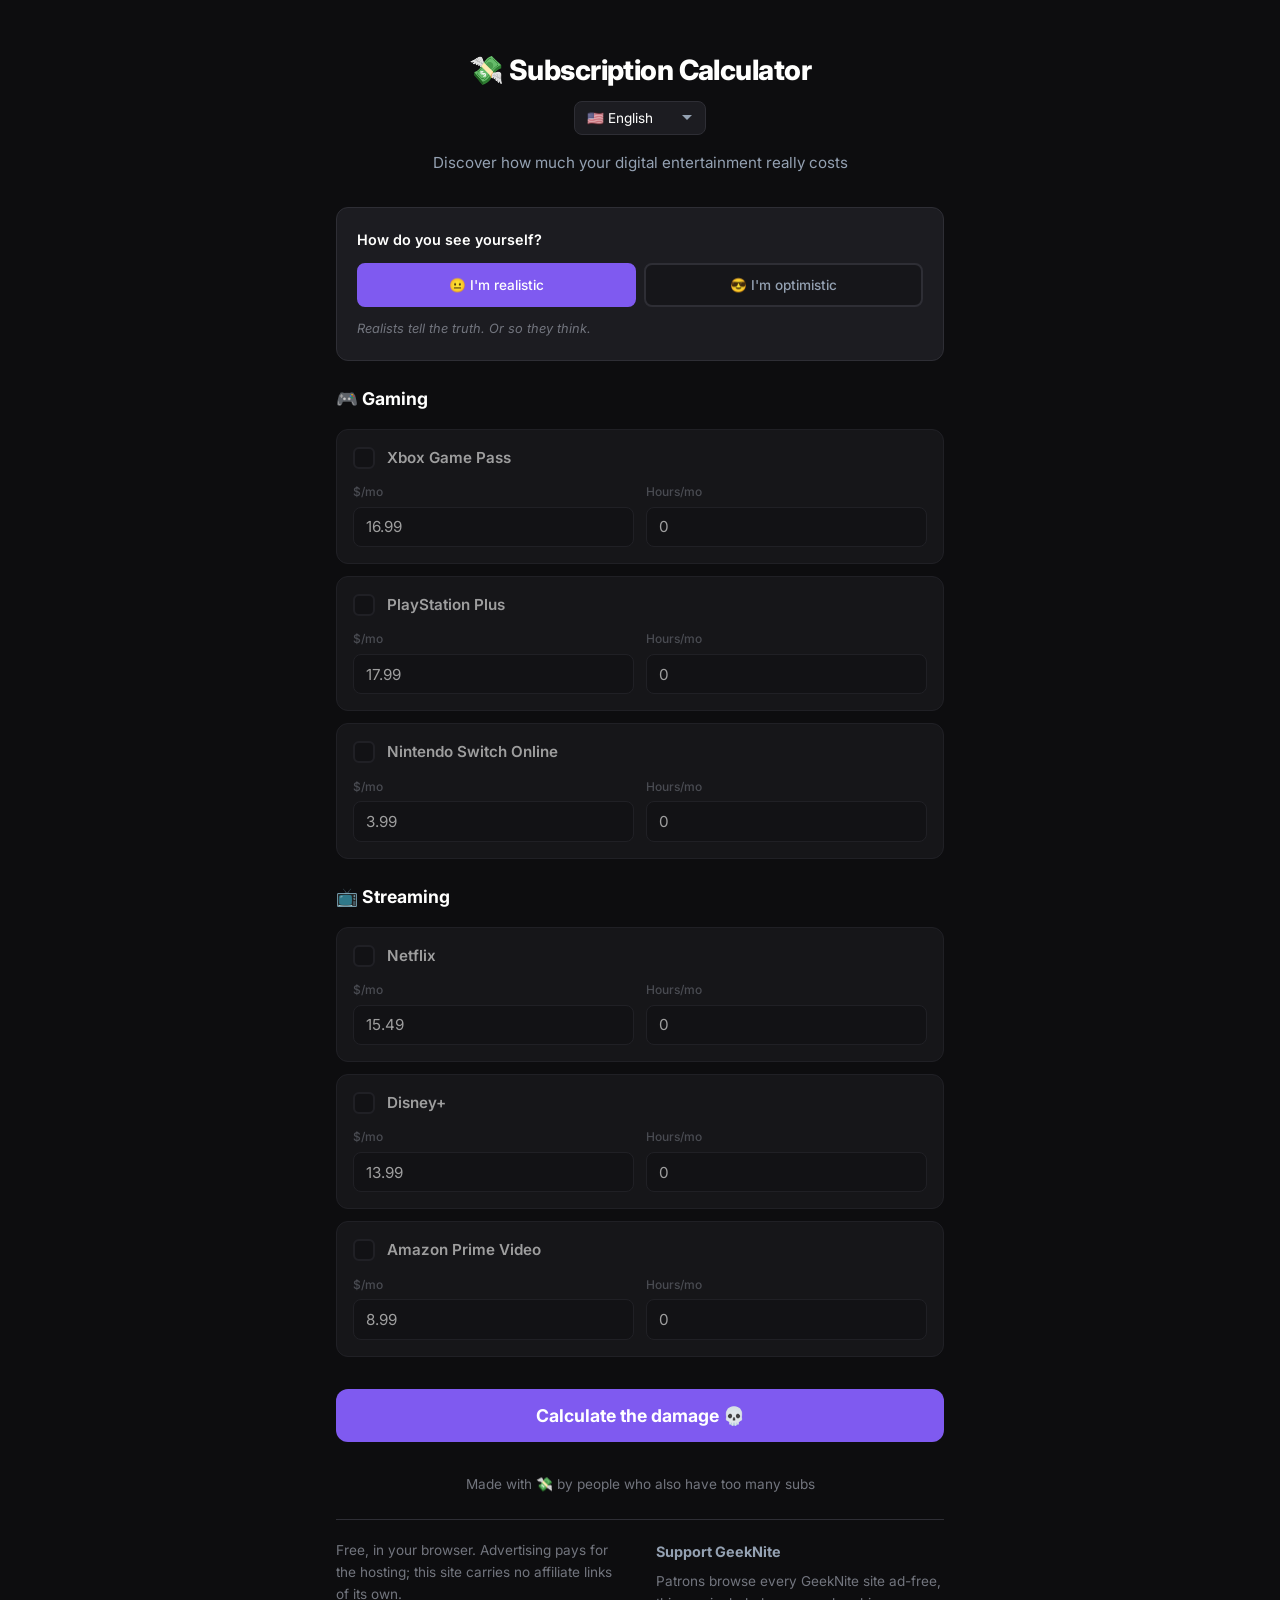
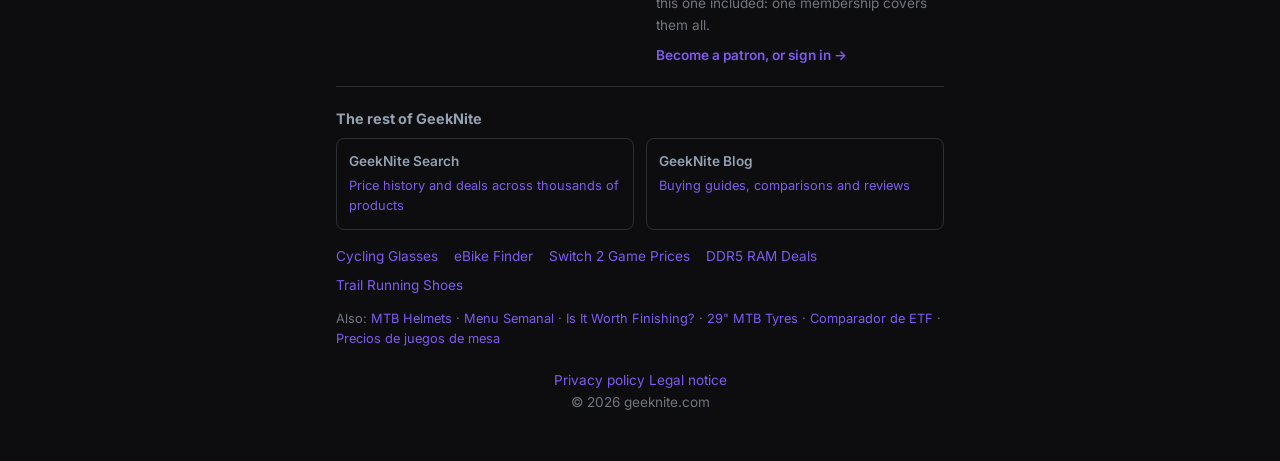
==== index.html @ ae747e54 "chore: drop game links from footer Peloton Tactics and HEAT Solo are no longer promoted from the Gee" ====
<!DOCTYPE html>
<html lang="en">
<head>
    <meta charset="UTF-8">
    <meta name="viewport" content="width=device-width, initial-scale=1.0">
    <meta name="description" content="Gaming & Streaming Subscription Cost Calculator. Discover the real cost per hour of your entertainment subscriptions.">
    <meta name="keywords" content="subscriptions, gaming, streaming, xbox game pass, playstation plus, netflix, disney plus, calculator, cost per hour">
    <meta property="og:title" content="Subscription Cost Calculator">
    <meta property="og:description" content="Discover the real cost of your subscriptions. It might hurt.">
    <meta property="og:type" content="website">
    <meta property="og:url" content="https://subs.geeknite.com">
    <!-- 1200x630, generated from og-image.svg next to it. Without this, a link
         to this page previews as a bare title on every platform. -->
    <meta property="og:image" content="https://subs.geeknite.com/og-image.png">
    <meta property="og:image:width" content="1200">
    <meta property="og:image:height" content="630">
    <meta name="twitter:card" content="summary_large_image">
    <meta name="twitter:title" content="Subscription Cost Calculator">
    <meta name="twitter:description" content="Discover the real cost of your subscriptions. It might hurt.">
    <link rel="canonical" href="https://subs.geeknite.com/">
    <title>Subscription Cost Calculator | What does it really cost?</title>
    <link rel="preconnect" href="https://fonts.googleapis.com">
    <link rel="preconnect" href="https://fonts.gstatic.com" crossorigin>
    <link href="https://fonts.googleapis.com/css2?family=Inter:wght@400;500;600;700;800&display=swap" rel="stylesheet">
    <link rel="stylesheet" href="styles.css">
    <!-- AdSense loaded via shared cross-site gating script (skips ads for GeekNite patrons) -->
    <link rel="preconnect" href="https://blog.geeknite.com">
    <script async src="https://blog.geeknite.com/assets/js/gn-ads.js?v=1"></script>
    <!-- Anti-adblock wall, right beside the ads it defends so it inherits
         this page's ad exemptions exactly. Bump the ?v= here whenever the
         siblings' is bumped (grep the ecosystem for gn-paywall.js?v=). -->
    <script async src="https://blog.geeknite.com/assets/js/gn-paywall.js?v=1"></script>
    <!-- GA4 via the same shared-script pattern: one measurement id and one
         opt-out (?gn-analytics=off, a cookie on .geeknite.com) for every GeekNite site -->
    <script async src="https://blog.geeknite.com/assets/js/gn-analytics.js?v=2"></script>
</head>
<body>
    <div class="container">
        <!-- Ad Space Top (prepared) -->
        <div class="ad-space ad-top" id="ad-top">
            <!-- Future ad placement -->
        </div>

        <header>
            <h1>💸 Subscription Calculator</h1>
            <p class="subtitle">Discover how much your digital entertainment really costs</p>
        </header>

        <main>
            <!-- Mode Selector -->
            <div class="mode-selector">
                <label class="mode-label">How do you see yourself?</label>
                <div class="mode-toggle">
                    <button class="mode-btn active" data-mode="realistic" id="btn-realistic">
                        😐 I'm realistic
                    </button>
                    <button class="mode-btn" data-mode="optimistic" id="btn-optimistic">
                        😎 I'm optimistic
                    </button>
                </div>
                <p class="mode-hint" id="mode-hint">Optimists multiply hours by 1.5. We'll see.</p>
            </div>

            <!-- Subscriptions -->
            <section class="subscriptions-section">
                <h2>🎮 Gaming</h2>
                <div class="subscriptions-grid" id="gaming-subs">
                    <!-- Xbox Game Pass -->
                    <div class="sub-card" data-sub="xbox">
                        <div class="sub-header">
                            <label class="checkbox-container">
                                <input type="checkbox" id="xbox-enabled">
                                <span class="checkmark"></span>
                                <span class="sub-name"><a href="https://geeknite.com/xbox-game-pass" target="_blank" rel="noopener">Xbox Game Pass</a></span>
                            </label>
                        </div>
                        <div class="sub-inputs">
                            <div class="input-group">
                                <label>$/mo</label>
                                <input type="number" id="xbox-cost" value="16.99" min="0" step="0.01">
                            </div>
                            <div class="input-group">
                                <label>Hours/mo</label>
                                <input type="number" id="xbox-hours" value="0" min="0" step="0.5" placeholder="real hours, not ideal">
                            </div>
                        </div>
                    </div>

                    <!-- PlayStation Plus -->
                    <div class="sub-card" data-sub="playstation">
                        <div class="sub-header">
                            <label class="checkbox-container">
                                <input type="checkbox" id="playstation-enabled">
                                <span class="checkmark"></span>
                                <span class="sub-name"><a href="https://geeknite.com/playstation-plus" target="_blank" rel="noopener">PlayStation Plus</a></span>
                            </label>
                        </div>
                        <div class="sub-inputs">
                            <div class="input-group">
                                <label>$/mo</label>
                                <input type="number" id="playstation-cost" value="17.99" min="0" step="0.01">
                            </div>
                            <div class="input-group">
                                <label>Hours/mo</label>
                                <input type="number" id="playstation-hours" value="0" min="0" step="0.5" placeholder="real hours, not ideal">
                            </div>
                        </div>
                    </div>

                    <!-- Nintendo Switch Online -->
                    <div class="sub-card" data-sub="nintendo">
                        <div class="sub-header">
                            <label class="checkbox-container">
                                <input type="checkbox" id="nintendo-enabled">
                                <span class="checkmark"></span>
                                <span class="sub-name"><a href="https://geeknite.com/nintendo-switch-online" target="_blank" rel="noopener">Nintendo Switch Online</a></span>
                            </label>
                        </div>
                        <div class="sub-inputs">
                            <div class="input-group">
                                <label>$/mo</label>
                                <input type="number" id="nintendo-cost" value="3.99" min="0" step="0.01">
                            </div>
                            <div class="input-group">
                                <label>Hours/mo</label>
                                <input type="number" id="nintendo-hours" value="0" min="0" step="0.5" placeholder="real hours, not ideal">
                            </div>
                        </div>
                    </div>
                </div>

                <h2>📺 Streaming</h2>
                <div class="subscriptions-grid" id="streaming-subs">
                    <!-- Netflix -->
                    <div class="sub-card" data-sub="netflix">
                        <div class="sub-header">
                            <label class="checkbox-container">
                                <input type="checkbox" id="netflix-enabled">
                                <span class="checkmark"></span>
                                <span class="sub-name"><a href="https://geeknite.com/netflix" target="_blank" rel="noopener">Netflix</a></span>
                            </label>
                        </div>
                        <div class="sub-inputs">
                            <div class="input-group">
                                <label>$/mo</label>
                                <input type="number" id="netflix-cost" value="15.49" min="0" step="0.01">
                            </div>
                            <div class="input-group">
                                <label>Hours/mo</label>
                                <input type="number" id="netflix-hours" value="0" min="0" step="0.5" placeholder="real hours, not ideal">
                            </div>
                        </div>
                    </div>

                    <!-- Disney+ -->
                    <div class="sub-card" data-sub="disney">
                        <div class="sub-header">
                            <label class="checkbox-container">
                                <input type="checkbox" id="disney-enabled">
                                <span class="checkmark"></span>
                                <span class="sub-name"><a href="https://geeknite.com/disney-plus" target="_blank" rel="noopener">Disney+</a></span>
                            </label>
                        </div>
                        <div class="sub-inputs">
                            <div class="input-group">
                                <label>$/mo</label>
                                <input type="number" id="disney-cost" value="13.99" min="0" step="0.01">
                            </div>
                            <div class="input-group">
                                <label>Hours/mo</label>
                                <input type="number" id="disney-hours" value="0" min="0" step="0.5" placeholder="real hours, not ideal">
                            </div>
                        </div>
                    </div>

                    <!-- Amazon Prime Video -->
                    <div class="sub-card" data-sub="amazon">
                        <div class="sub-header">
                            <label class="checkbox-container">
                                <input type="checkbox" id="amazon-enabled">
                                <span class="checkmark"></span>
                                <span class="sub-name"><a href="https://geeknite.com/amazon-prime-video" target="_blank" rel="noopener">Amazon Prime Video</a></span>
                            </label>
                        </div>
                        <div class="sub-inputs">
                            <div class="input-group">
                                <label>$/mo</label>
                                <input type="number" id="amazon-cost" value="8.99" min="0" step="0.01">
                            </div>
                            <div class="input-group">
                                <label>Hours/mo</label>
                                <input type="number" id="amazon-hours" value="0" min="0" step="0.5" placeholder="real hours, not ideal">
                            </div>
                        </div>
                    </div>
                </div>
            </section>

            <!-- Calculate Button -->
            <button class="calculate-btn" id="calculate-btn">
                Calculate the damage 💀
            </button>

            <!-- Results -->
            <section class="results-section" id="results-section">
                <div class="result-card">
                    <div class="result-item">
                        <span class="result-label">You spend</span>
                        <span class="result-value" id="result-cost">$0</span>
                        <span class="result-period">/ year on subscriptions</span>
                    </div>
                    
                    <div class="result-item">
                        <span class="result-label">You actually use them</span>
                        <span class="result-value" id="result-hours">0 h</span>
                        <span class="result-period">/ year</span>
                    </div>
                    
                    <div class="result-item result-highlight">
                        <span class="result-label">It costs you</span>
                        <span class="result-value" id="result-per-hour">$0</span>
                        <span class="result-period">/ hour of entertainment</span>
                    </div>

                    <div class="interpretation" id="interpretation">
                        <!-- Dynamic message -->
                    </div>

                    <p class="disclaimer">Not a judgment. Just numbers.</p>
                </div>

                <!-- Breakdown -->
                <div class="breakdown-card" id="breakdown-card">
                    <h3>Breakdown</h3>
                    <div class="breakdown-list" id="breakdown-list">
                        <!-- Dynamic breakdown -->
                    </div>
                </div>

                <!-- Share CTA -->
                <div class="share-section">
                    <button class="share-btn" id="share-btn">
                        📤 Share this with someone who has too many subs
                    </button>
                </div>

                <!-- Affiliate Space -->
                <div class="affiliate-space visible" id="affiliate-space">
                    <p class="affiliate-title">💡 Looking for deals?</p>
                    <!--
                        These pointed at geeknite.com/gaming, /streaming and /save-money,
                        which have never existed: all three returned the same 404 body
                        (17416 bytes) when measured on 2026-09-18. The blog's real
                        category pages are the ones below; there is no streaming
                        category, so "Streaming Tips" goes to Tech & Hardware.
                    -->
                    <div class="affiliate-links">
                        <a href="https://blog.geeknite.com/videogames/" class="affiliate-link">🎮 Gaming Deals</a>
                        <a href="https://blog.geeknite.com/tech/" class="affiliate-link">📺 Streaming Tips</a>
                        <a href="https://blog.geeknite.com/shopping/" class="affiliate-link">💰 Save Money Guide</a>
                    </div>
                </div>
            </section>
        </main>

        <!-- Ad Space Bottom (prepared) -->
        <div class="ad-space ad-bottom" id="ad-bottom">
            <!-- Future ad placement -->
        </div>

        <footer>
            <p class="footer-tagline">Made with 💸 by people who also have too many subs</p>

            <div class="footer-top">
                <div>
                    <!-- The calculator carries no affiliate links of its own -- privacy.html
                         says so in those words -- so this names who actually pays. -->
                    <p class="footer-funding">Free, in your browser. Advertising pays for the hosting; this site carries no affiliate links of its own.</p>
                </div>
                <div>
                    <h2 class="footer-support-title">Support GeekNite</h2>
                    <p class="footer-support-text">Patrons browse every GeekNite site ad-free, this one included: one membership covers them all.</p>
                    <p>
                        <!-- return_to brings the reader back here. The blog's safeReturnTo()
                             accepts any *.geeknite.com origin (measured live 2026-09-18).
                             The URL is fixed because the site is a single page. -->
                        <a
                            class="footer-cta"
                            href="https://blog.geeknite.com/api/patreon/login?return_to=https%3A%2F%2Fsubs.geeknite.com%2F"
                            rel="noopener"
                        >Become a patron, or sign in →</a>
                    </p>
                </div>
            </div>

            <!-- The thirteen public siblings, tiered by traffic (GA4 engaged
                 sessions, 90 days, measured 2026-10-25) and ordered + checked
                 against geek-blog/_data/ecosystem.yml by
                 tools/ecosystem/check-footers.mjs. Plain links and never
                 rel="nofollow": measured 2026-09-16 over 481 days of Search Console,
                 www is the only page on the domain Google has ever indexed, so a link
                 from a sibling's footer is the whole crawl path they have.
                 motivate.geeknite.com, gaffer.geeknite.com and the games are missing on
                 purpose (see geek-blog/_data/ecosystem.yml).
                 The site names are not translated -- they are the names the sites
                 answer to -- but the headings around them are. -->
            <div class="footer-eco">
                <h2 class="footer-eco-title">More from GeekNite</h2>
                <div class="footer-eco-tier1">
                    <a class="footer-tier1-card" href="https://www.geeknite.com" hreflang="en" rel="noopener">
                        <span class="footer-tier1-name">GeekNite Search</span>
                        <span class="footer-tier1-blurb">Price history and deals across thousands of products</span>
                    </a>
                    <a class="footer-tier1-card" href="https://blog.geeknite.com" hreflang="en" rel="noopener">
                        <span class="footer-tier1-name">GeekNite Blog</span>
                        <span class="footer-tier1-blurb">Buying guides, comparisons and reviews</span>
                    </a>
                </div>
                <div class="footer-eco-tier2">
                    <a href="https://cyclingglasses.geeknite.com" hreflang="en" rel="noopener">Cycling Glasses</a>
                    <a href="https://ebikes.geeknite.com" hreflang="en" rel="noopener">eBike Finder</a>
                    <a href="https://switch2digitalgames.geeknite.com" hreflang="en" rel="noopener">Switch 2 Game Prices</a>
                    <a href="https://ddr5.geeknite.com" hreflang="es" rel="noopener">DDR5 RAM Deals</a>
                    <a href="https://trailrunning.geeknite.com" hreflang="en" rel="noopener">Trail Running Shoes</a>
                </div>
                <p class="footer-eco-tier3">Also:
                    <a href="https://bikehelmets.geeknite.com" hreflang="en" rel="noopener">MTB Helmets</a> &middot;
                    <a href="https://menu.geeknite.com" hreflang="es" rel="noopener">Menu Semanal</a> &middot;
                    <a href="https://worthit.geeknite.com" hreflang="en" rel="noopener">Is It Worth Finishing?</a> &middot;
                    <a href="https://tires29.geeknite.com" hreflang="en" rel="noopener">29" MTB Tyres</a> &middot;
                    <a href="https://etfwatch.geeknite.com" hreflang="es" rel="noopener">Comparador de ETF</a> &middot;
                    <a href="https://boardgames.geeknite.com" hreflang="es" rel="noopener">Precios de juegos de mesa</a>
                </p>
            </div>

            <!-- The year is written by the browser: a literal would be the one fixed
                 year in the house and would go stale on 1 January unnoticed. -->
            <p class="footer-copy">
                <a href="/privacy.html" class="footer-privacy-link">Privacy policy</a>
                <a href="/legal.html" class="footer-legal-link">Legal notice</a>
                <br>
                &copy; <span id="footer-year"></span> geeknite.com
            </p>
        </footer>
    </div>

    <script src="app.js"></script>
</body>
</html>
---- styles.css ----
/* Reset & Base */
*, *::before, *::after {
    box-sizing: border-box;
    margin: 0;
    padding: 0;
}

:root {
    --bg-primary: #0d0d0f;
    --bg-secondary: #16161a;
    --bg-card: #1c1c21;
    --bg-card-hover: #242429;
    --text-primary: #fffffe;
    --text-secondary: #94a1b2;
    --text-muted: #72757e;
    --accent: #7f5af0;
    --accent-hover: #6b46e5;
    --accent-glow: rgba(127, 90, 240, 0.3);
    --success: #2cb67d;
    --warning: #ff8906;
    --danger: #e53170;
    --border: #2e2e35;
    --radius: 12px;
    --radius-sm: 8px;
    --shadow: 0 4px 24px rgba(0, 0, 0, 0.4);
    --transition: 0.2s ease;
}

html {
    font-size: 16px;
    scroll-behavior: smooth;
}

body {
    font-family: 'Inter', -apple-system, BlinkMacSystemFont, 'Segoe UI', sans-serif;
    background: var(--bg-primary);
    color: var(--text-primary);
    line-height: 1.6;
    min-height: 100vh;
    -webkit-font-smoothing: antialiased;
}

.container {
    max-width: 640px;
    margin: 0 auto;
    padding: 1rem;
}

/* Header */
header {
    text-align: center;
    padding: 2rem 0;
}

header h1 {
    font-size: 1.75rem;
    font-weight: 800;
    margin-bottom: 0.5rem;
    letter-spacing: -0.02em;
}

.subtitle {
    color: var(--text-secondary);
    font-size: 0.95rem;
}

/* Language Selector */
.lang-selector {
    margin-bottom: 1rem;
}

.lang-selector select {
    background: var(--bg-card);
    border: 1px solid var(--border);
    color: var(--text-primary);
    padding: 0.5rem 0.75rem;
    border-radius: var(--radius-sm);
    font-size: 0.85rem;
    font-family: inherit;
    cursor: pointer;
    transition: all var(--transition);
    appearance: none;
    -webkit-appearance: none;
    background-image: url("data:image/svg+xml,%3Csvg xmlns='http://www.w3.org/2000/svg' width='12' height='12' viewBox='0 0 12 12'%3E%3Cpath fill='%2394a1b2' d='M6 8L1 3h10z'/%3E%3C/svg%3E");
    background-repeat: no-repeat;
    background-position: right 0.75rem center;
    padding-right: 2rem;
}

.lang-selector select:hover {
    border-color: var(--accent);
}

.lang-selector select:focus {
    outline: none;
    border-color: var(--accent);
    box-shadow: 0 0 0 3px var(--accent-glow);
}

/* Mode Selector */
.mode-selector {
    background: var(--bg-card);
    border-radius: var(--radius);
    padding: 1.25rem;
    margin-bottom: 1.5rem;
    border: 1px solid var(--border);
}

.mode-label {
    display: block;
    font-weight: 600;
    margin-bottom: 0.75rem;
    font-size: 0.9rem;
}

.mode-toggle {
    display: flex;
    gap: 0.5rem;
}

.mode-btn {
    flex: 1;
    padding: 0.75rem 1rem;
    border: 2px solid var(--border);
    background: var(--bg-secondary);
    color: var(--text-secondary);
    border-radius: var(--radius-sm);
    font-size: 0.85rem;
    font-weight: 500;
    cursor: pointer;
    transition: all var(--transition);
    font-family: inherit;
}

.mode-btn:hover {
    border-color: var(--accent);
    color: var(--text-primary);
}

.mode-btn.active {
    background: var(--accent);
    border-color: var(--accent);
    color: var(--text-primary);
}

.mode-hint {
    margin-top: 0.75rem;
    font-size: 0.8rem;
    color: var(--text-muted);
    font-style: italic;
}

/* Subscriptions Section */
.subscriptions-section h2 {
    font-size: 1.1rem;
    font-weight: 700;
    margin: 1.5rem 0 1rem;
    color: var(--text-primary);
}

.subscriptions-grid {
    display: flex;
    flex-direction: column;
    gap: 0.75rem;
}

/* Subscription Card */
.sub-card {
    background: var(--bg-card);
    border-radius: var(--radius);
    padding: 1rem;
    border: 1px solid var(--border);
    transition: all var(--transition);
    opacity: 0.6;
}

.sub-card.active {
    opacity: 1;
    border-color: var(--accent);
    box-shadow: 0 0 20px var(--accent-glow);
}

.sub-header {
    margin-bottom: 0.75rem;
}

/* Custom Checkbox */
.checkbox-container {
    display: flex;
    align-items: center;
    cursor: pointer;
    user-select: none;
}

.checkbox-container input {
    position: absolute;
    opacity: 0;
    cursor: pointer;
    height: 0;
    width: 0;
}

.checkmark {
    height: 22px;
    width: 22px;
    background-color: var(--bg-secondary);
    border: 2px solid var(--border);
    border-radius: 6px;
    margin-right: 0.75rem;
    display: flex;
    align-items: center;
    justify-content: center;
    transition: all var(--transition);
    flex-shrink: 0;
}

.checkbox-container:hover .checkmark {
    border-color: var(--accent);
}

.checkbox-container input:checked ~ .checkmark {
    background-color: var(--accent);
    border-color: var(--accent);
}

.checkbox-container input:checked ~ .checkmark::after {
    content: '✓';
    color: white;
    font-size: 14px;
    font-weight: 700;
}

.sub-name {
    font-weight: 600;
    font-size: 0.95rem;
}

.sub-name a {
    color: var(--text-primary);
    text-decoration: none;
    transition: color var(--transition);
}

.sub-name a:hover {
    color: var(--accent);
}

/* Breakdown links */
.breakdown-link {
    color: var(--text-primary);
    text-decoration: none;
    transition: color var(--transition);
}

.breakdown-link:hover {
    color: var(--accent);
}

/* Input Groups */
.sub-inputs {
    display: grid;
    grid-template-columns: 1fr 1fr;
    gap: 0.75rem;
}

.input-group {
    display: flex;
    flex-direction: column;
    gap: 0.35rem;
}

.input-group label {
    font-size: 0.75rem;
    color: var(--text-muted);
    font-weight: 500;
}

.input-group input {
    background: var(--bg-secondary);
    border: 1px solid var(--border);
    border-radius: var(--radius-sm);
    padding: 0.6rem 0.75rem;
    color: var(--text-primary);
    font-size: 0.95rem;
    font-family: inherit;
    transition: all var(--transition);
    width: 100%;
}

.input-group input:focus {
    outline: none;
    border-color: var(--accent);
    box-shadow: 0 0 0 3px var(--accent-glow);
}

.input-group input::placeholder {
    color: var(--text-muted);
    font-size: 0.75rem;
}

/* Calculate Button */
.calculate-btn {
    width: 100%;
    padding: 1rem;
    margin-top: 2rem;
    background: var(--accent);
    color: white;
    border: none;
    border-radius: var(--radius);
    font-size: 1.1rem;
    font-weight: 700;
    cursor: pointer;
    transition: all var(--transition);
    font-family: inherit;
}

.calculate-btn:hover {
    background: var(--accent-hover);
    transform: translateY(-2px);
    box-shadow: 0 8px 24px var(--accent-glow);
}

.calculate-btn:active {
    transform: translateY(0);
}

/* Results Section */
.results-section {
    margin-top: 2rem;
    display: none;
}

.results-section.visible {
    display: block;
    animation: fadeIn 0.4s ease;
}

@keyframes fadeIn {
    from {
        opacity: 0;
        transform: translateY(20px);
    }
    to {
        opacity: 1;
        transform: translateY(0);
    }
}

/* Result Card */
.result-card {
    background: var(--bg-card);
    border-radius: var(--radius);
    padding: 1.5rem;
    border: 1px solid var(--border);
    text-align: center;
}

.result-item {
    padding: 1rem 0;
    border-bottom: 1px solid var(--border);
}

.result-item:last-of-type {
    border-bottom: none;
}

.result-label {
    display: block;
    font-size: 0.85rem;
    color: var(--text-muted);
    margin-bottom: 0.25rem;
}

.result-value {
    display: block;
    font-size: 2.5rem;
    font-weight: 800;
    color: var(--text-primary);
    letter-spacing: -0.02em;
}

.result-period {
    display: block;
    font-size: 0.9rem;
    color: var(--text-secondary);
}

.result-highlight .result-value {
    color: var(--accent);
}

/* Interpretation */
.interpretation {
    margin-top: 1.5rem;
    padding: 1rem;
    border-radius: var(--radius-sm);
    font-weight: 600;
    font-size: 1rem;
}

.interpretation.good {
    background: rgba(44, 182, 125, 0.15);
    color: var(--success);
    border: 1px solid rgba(44, 182, 125, 0.3);
}

.interpretation.warning {
    background: rgba(255, 137, 6, 0.15);
    color: var(--warning);
    border: 1px solid rgba(255, 137, 6, 0.3);
}

.interpretation.bad {
    background: rgba(229, 49, 112, 0.15);
    color: var(--danger);
    border: 1px solid rgba(229, 49, 112, 0.3);
}

.interpretation.terrible {
    background: rgba(229, 49, 112, 0.25);
    color: var(--danger);
    border: 1px solid rgba(229, 49, 112, 0.5);
}

.disclaimer {
    margin-top: 1.25rem;
    font-size: 0.8rem;
    color: var(--text-muted);
    font-style: italic;
}

/* Breakdown Card */
.breakdown-card {
    background: var(--bg-card);
    border-radius: var(--radius);
    padding: 1.25rem;
    margin-top: 1rem;
    border: 1px solid var(--border);
}

.breakdown-card h3 {
    font-size: 0.9rem;
    font-weight: 600;
    margin-bottom: 1rem;
    color: var(--text-secondary);
}

.breakdown-list {
    display: flex;
    flex-direction: column;
    gap: 0.75rem;
}

.breakdown-item {
    display: flex;
    justify-content: space-between;
    align-items: center;
    padding: 0.5rem 0;
    border-bottom: 1px solid var(--border);
}

.breakdown-item:last-child {
    border-bottom: none;
}

.breakdown-name {
    font-size: 0.9rem;
    color: var(--text-primary);
}

.breakdown-stats {
    text-align: right;
}

.breakdown-cost {
    font-weight: 600;
    font-size: 0.9rem;
}

.breakdown-per-hour {
    font-size: 0.75rem;
    color: var(--text-muted);
}

/* Share Section */
.share-section {
    margin-top: 1.5rem;
    text-align: center;
}

.share-btn {
    background: var(--bg-secondary);
    border: 1px solid var(--border);
    color: var(--text-primary);
    padding: 0.85rem 1.25rem;
    border-radius: var(--radius);
    font-size: 0.9rem;
    font-weight: 500;
    cursor: pointer;
    transition: all var(--transition);
    font-family: inherit;
}

.share-btn:hover {
    background: var(--bg-card-hover);
    border-color: var(--accent);
}

/* Affiliate Space */
.affiliate-space {
    margin-top: 1.5rem;
    text-align: center;
    display: none;
}

.affiliate-space.visible {
    display: block;
    background: var(--bg-card);
    border-radius: var(--radius);
    padding: 1.25rem;
    border: 1px solid var(--border);
}

.affiliate-title {
    font-size: 0.9rem;
    color: var(--text-secondary);
    margin-bottom: 0.75rem;
    font-weight: 500;
}

.affiliate-links {
    display: flex;
    flex-wrap: wrap;
    gap: 0.5rem;
    justify-content: center;
}

.affiliate-link {
    color: var(--text-primary);
    font-size: 0.85rem;
    text-decoration: none;
    transition: all var(--transition);
    background: var(--bg-secondary);
    padding: 0.5rem 0.75rem;
    border-radius: var(--radius-sm);
    border: 1px solid var(--border);
}

.affiliate-link:hover {
    color: var(--accent);
    border-color: var(--accent);
    background: var(--bg-card-hover);
}

/* Ad Spaces */
.ad-space {
    min-height: 0;
    display: none; /* Enable when ads are ready */
}

.ad-top {
    margin-bottom: 1rem;
}

.ad-bottom {
    margin-top: 2rem;
}

/* Footer */
footer {
    text-align: center;
    padding: 2rem 0;
    color: var(--text-muted);
    font-size: 0.85rem;
}

footer a {
    color: var(--accent);
    text-decoration: none;
    transition: opacity var(--transition);
}

footer a:hover {
    opacity: 0.8;
}

.footer-tagline {
    margin-bottom: 1.5rem;
}

/* The two blocks below read as prose, so they are left-aligned even though the
   footer as a whole is centred. */
.footer-top,
.footer-eco {
    text-align: left;
    border-top: 1px solid var(--border);
    padding-top: 1.25rem;
    margin-bottom: 1.25rem;
}

.footer-top {
    display: grid;
    gap: 1.25rem;
}

@media (min-width: 640px) {
    .footer-top {
        grid-template-columns: 1fr 1fr;
        gap: 2rem;
    }
}

.footer-legal {
    margin-top: 0.5rem;
    display: flex;
    flex-wrap: wrap;
    gap: 1rem;
}

.footer-support-title,
.footer-eco-title {
    font-size: 0.9rem;
    color: var(--text-secondary);
    margin-bottom: 0.5rem;
}

.footer-support-text {
    margin-bottom: 0.5rem;
}

.footer-cta {
    font-weight: 600;
}

.footer-eco-tier1 {
    display: grid;
    gap: 0.75rem;
    margin-bottom: 1rem;
}

@media (min-width: 640px) {
    .footer-eco-tier1 {
        grid-template-columns: 1fr 1fr;
    }
}

.footer-tier1-card {
    display: block;
    border: 1px solid var(--border);
    border-radius: 0.5rem;
    padding: 0.75rem;
}

.footer-tier1-name {
    display: block;
    font-weight: 600;
    color: var(--text-secondary);
}

.footer-tier1-blurb {
    display: block;
    font-size: 0.8rem;
    margin-top: 0.15rem;
}

.footer-eco-tier2 {
    display: flex;
    flex-wrap: wrap;
    gap: 0.5rem 1rem;
    margin-bottom: 0.75rem;
}

.footer-eco-tier3 {
    font-size: 0.8rem;
}

/* Responsive */
@media (max-width: 480px) {
    header h1 {
        font-size: 1.5rem;
    }
    
    .result-value {
        font-size: 2rem;
    }
    
    .mode-toggle {
        flex-direction: column;
    }
    
    .mode-btn {
        padding: 0.65rem 1rem;
    }
}

/* Focus visible for accessibility */
:focus-visible {
    outline: 2px solid var(--accent);
    outline-offset: 2px;
}

/* Hide number input spinners */
input[type="number"]::-webkit-inner-spin-button,
input[type="number"]::-webkit-outer-spin-button {
    -webkit-appearance: none;
    margin: 0;
}

input[type="number"] {
    -moz-appearance: textfield;
}

/* Print styles */
@media print {
    body {
        background: white;
        color: black;
    }
    
    .calculate-btn,
    .share-section,
    .ad-space,
    .affiliate-space {
        display: none !important;
    }
}
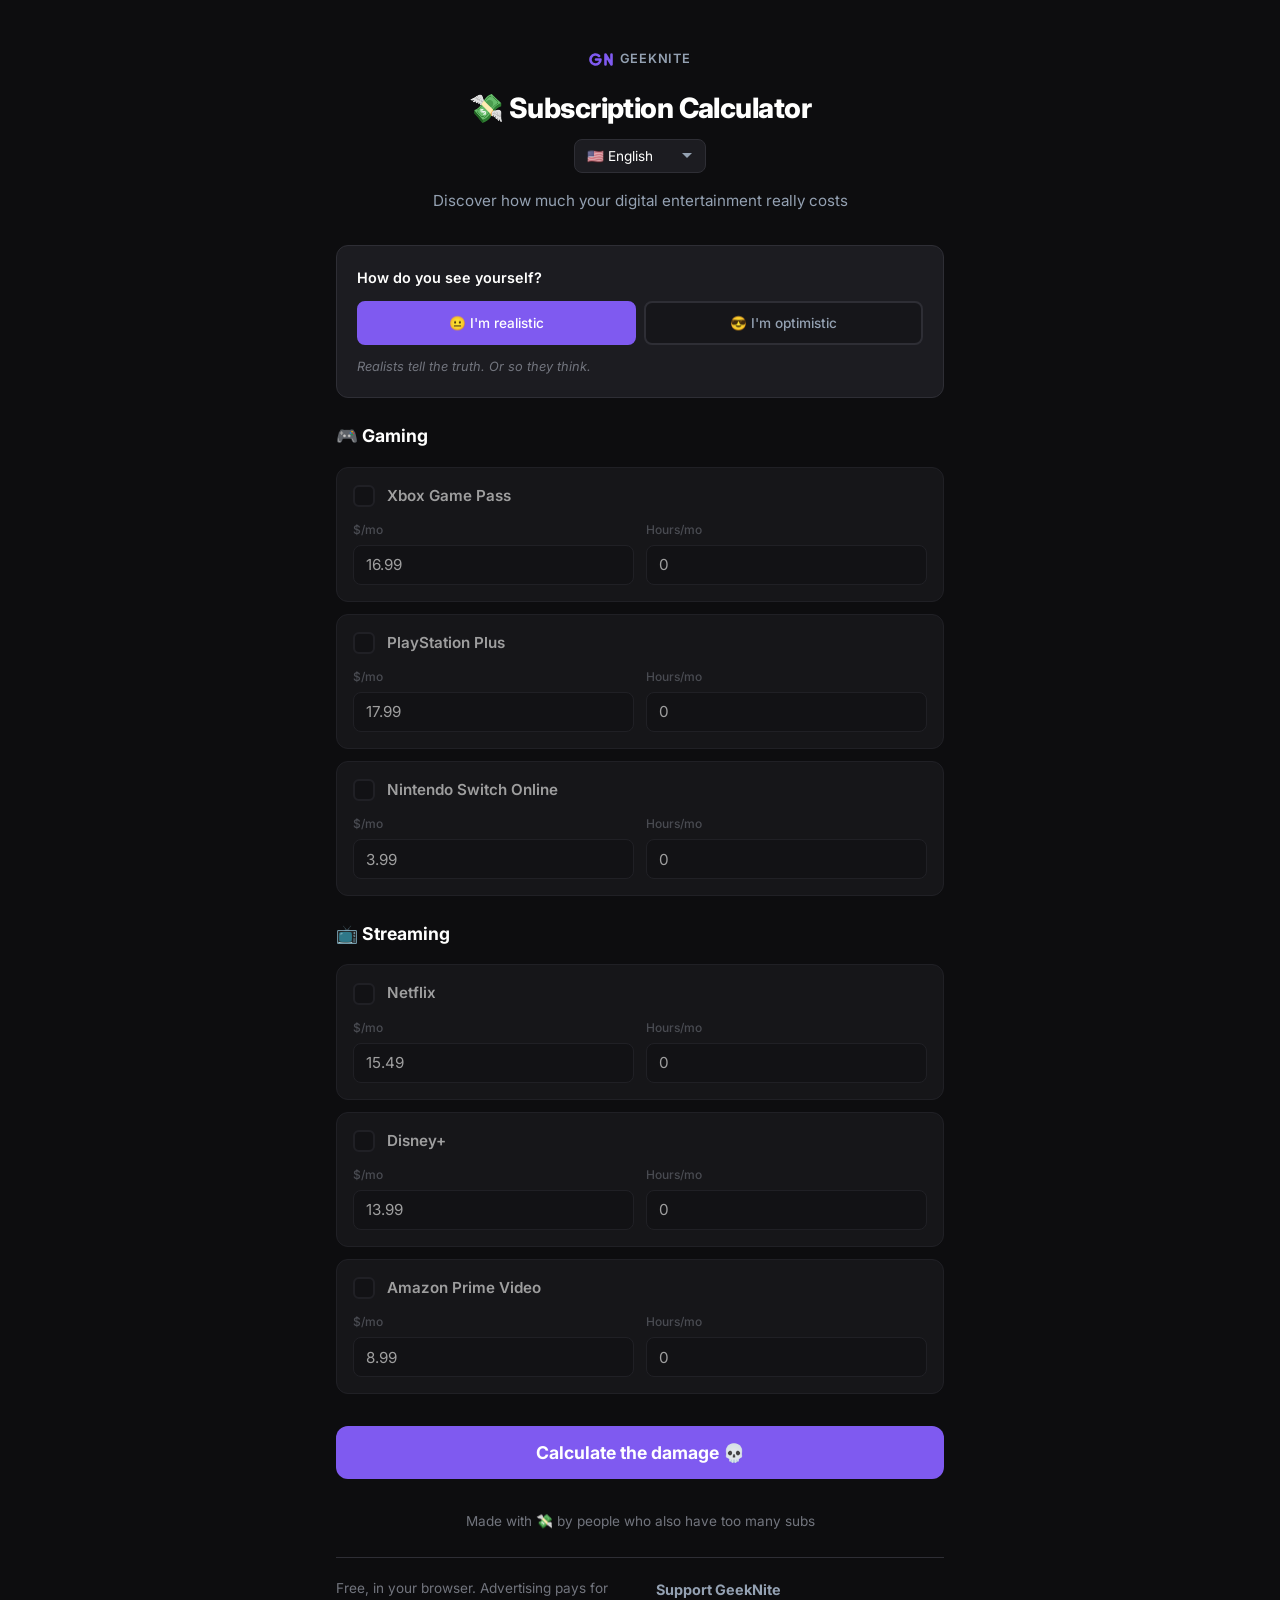
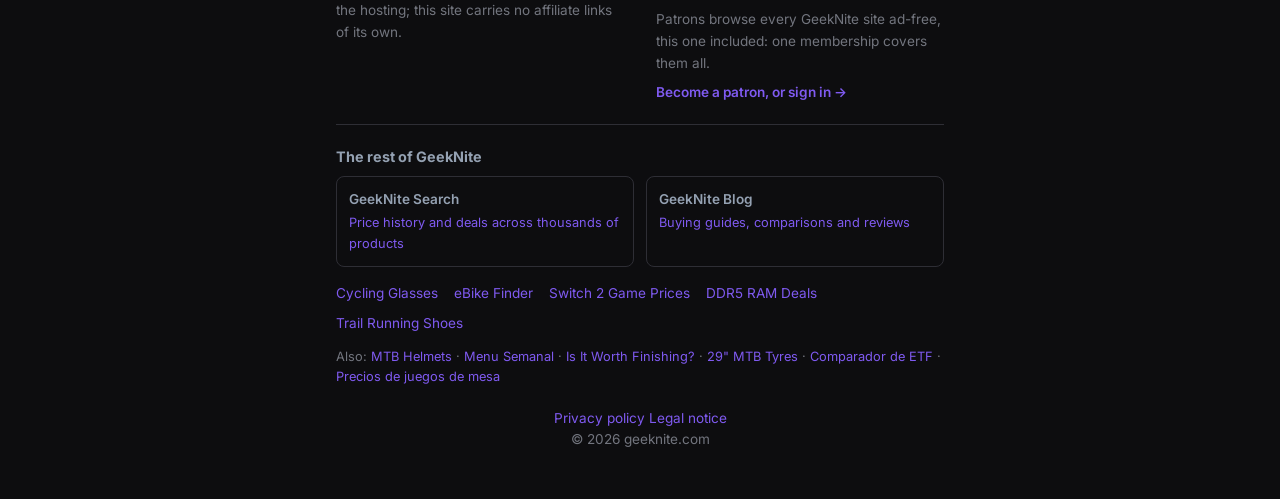
==== commit a50a1d60: "feat: GN wordmark in the header and GN monogram favicon in the site accent Co-Authored-By: Claude Op" ====
--- a/index.html
+++ b/index.html
@@ -18,6 +18,7 @@
     <meta name="twitter:title" content="Subscription Cost Calculator">
     <meta name="twitter:description" content="Discover the real cost of your subscriptions. It might hurt.">
     <link rel="canonical" href="https://subs.geeknite.com/">
+    <link rel="icon" type="image/svg+xml" href="/favicon.svg">
     <title>Subscription Cost Calculator | What does it really cost?</title>
     <link rel="preconnect" href="https://fonts.googleapis.com">
     <link rel="preconnect" href="https://fonts.gstatic.com" crossorigin>
@@ -42,6 +43,7 @@
         </div>
 
         <header>
+            <a class="gn-wordmark" href="https://www.geeknite.com/" aria-label="GeekNite"><svg class="gn-wordmark-mark" viewBox="4 9.5 24 13" width="24" height="13" aria-hidden="true" focusable="false"><g fill="none" stroke-width="2.6" stroke-linecap="round" stroke-linejoin="round" stroke="currentColor"><path d="M14.04 12.46A5 5 0 1 0 15.5 16H11"/><path d="M20.5 21V11l6 10V11"/></g></svg><span>GeekNite</span></a>
             <h1>💸 Subscription Calculator</h1>
             <p class="subtitle">Discover how much your digital entertainment really costs</p>
         </header>
@@ -318,14 +320,14 @@
                 </div>
                 <div class="footer-eco-tier2">
                     <a href="https://cyclingglasses.geeknite.com" hreflang="en" rel="noopener">Cycling Glasses</a>
-                    <a href="https://ebikes.geeknite.com" hreflang="en" rel="noopener">eBike Finder</a>
+                    <a href="https://www.geeknite.com/ebikes/" hreflang="en" rel="noopener">eBike Finder</a>
                     <a href="https://switch2digitalgames.geeknite.com" hreflang="en" rel="noopener">Switch 2 Game Prices</a>
                     <a href="https://ddr5.geeknite.com" hreflang="es" rel="noopener">DDR5 RAM Deals</a>
                     <a href="https://trailrunning.geeknite.com" hreflang="en" rel="noopener">Trail Running Shoes</a>
                 </div>
                 <p class="footer-eco-tier3">Also:
                     <a href="https://bikehelmets.geeknite.com" hreflang="en" rel="noopener">MTB Helmets</a> &middot;
-                    <a href="https://menu.geeknite.com" hreflang="es" rel="noopener">Menu Semanal</a> &middot;
+                    <a href="https://www.geeknite.com/menu/" hreflang="es" rel="noopener">Menu Semanal</a> &middot;
                     <a href="https://worthit.geeknite.com" hreflang="en" rel="noopener">Is It Worth Finishing?</a> &middot;
                     <a href="https://tires29.geeknite.com" hreflang="en" rel="noopener">29" MTB Tyres</a> &middot;
                     <a href="https://etfwatch.geeknite.com" hreflang="es" rel="noopener">Comparador de ETF</a> &middot;
--- a/styles.css
+++ b/styles.css
@@ -724,3 +724,25 @@
         display: none !important;
     }
 }
+
+/* GeekNite wordmark: the GN monogram (accent) + the name, linking to the hub. */
+.gn-wordmark {
+    display: inline-flex;
+    align-items: center;
+    gap: 0.4rem;
+    margin-bottom: 1rem;
+    color: var(--text-secondary);
+    font-size: 0.8rem;
+    font-weight: 600;
+    letter-spacing: 0.06em;
+    text-transform: uppercase;
+    text-decoration: none;
+}
+
+.gn-wordmark-mark {
+    color: var(--accent);
+}
+
+.gn-wordmark:hover {
+    color: var(--text-primary);
+}
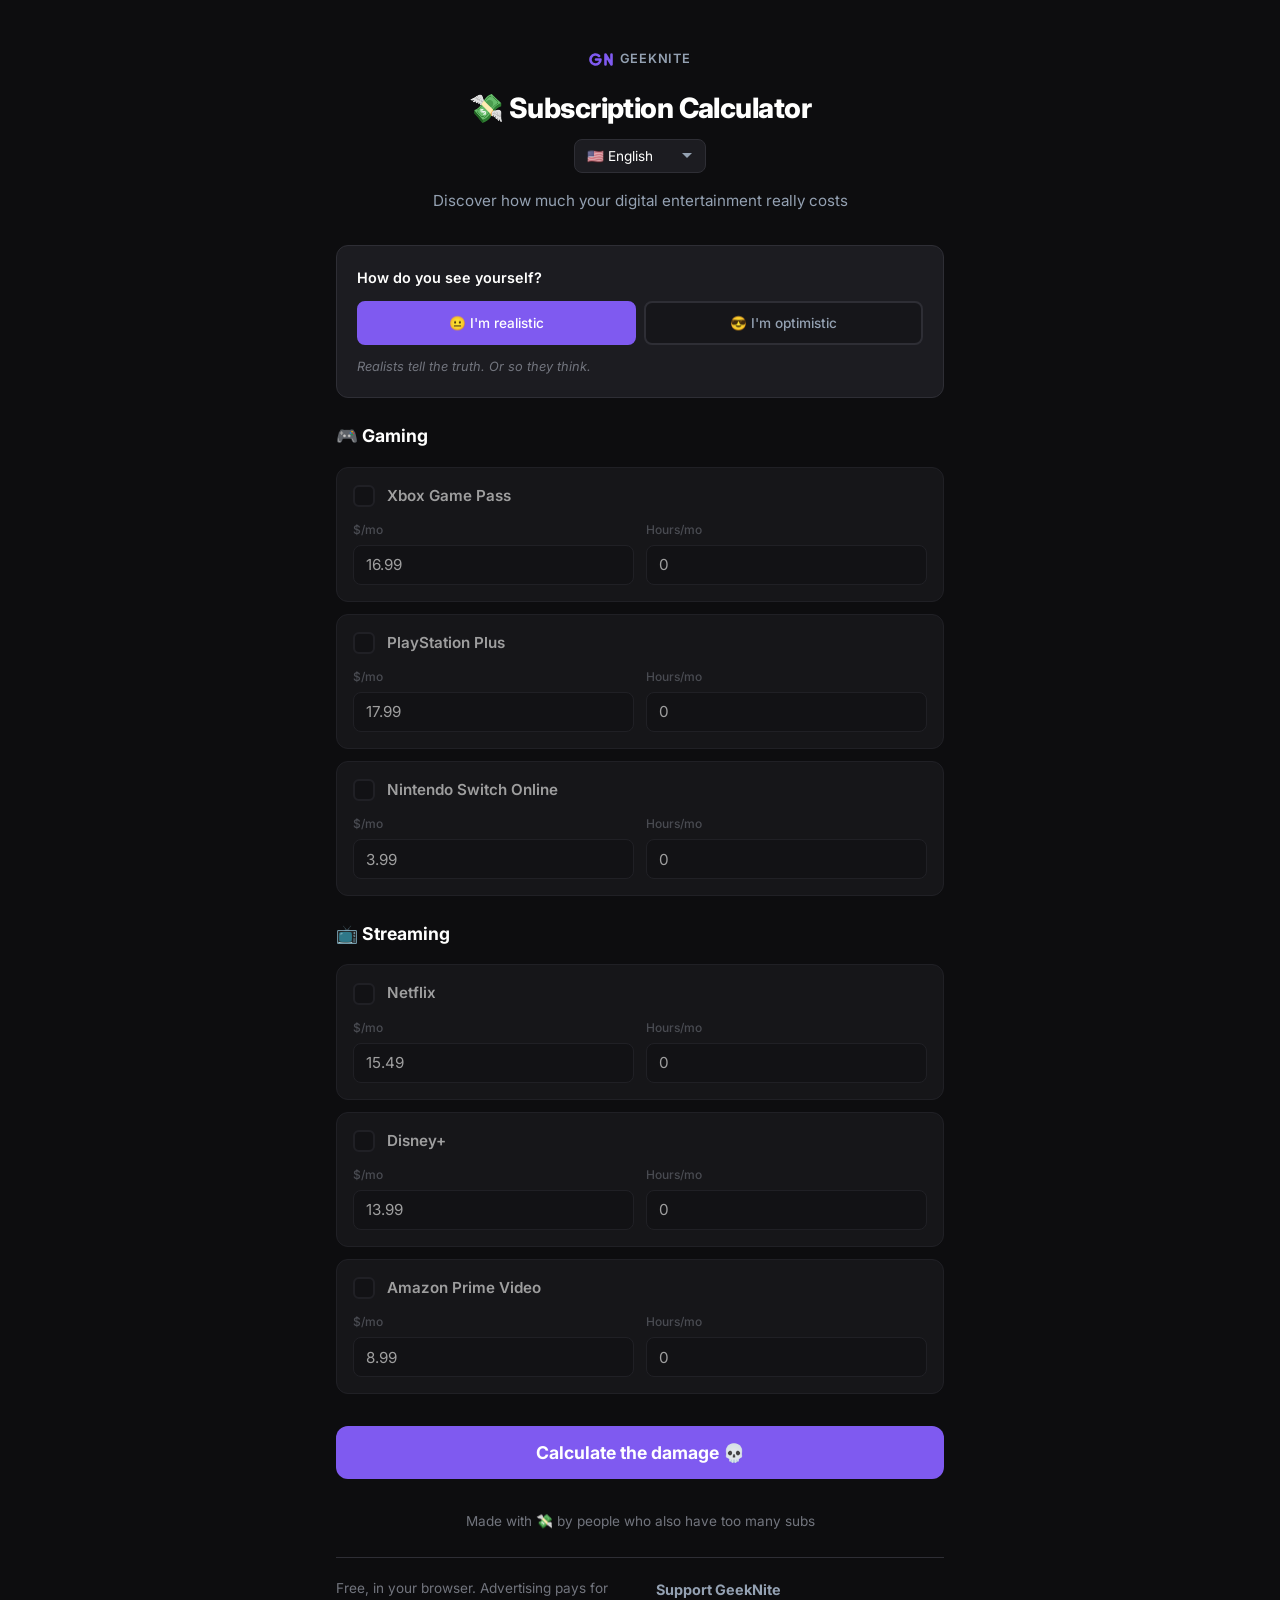
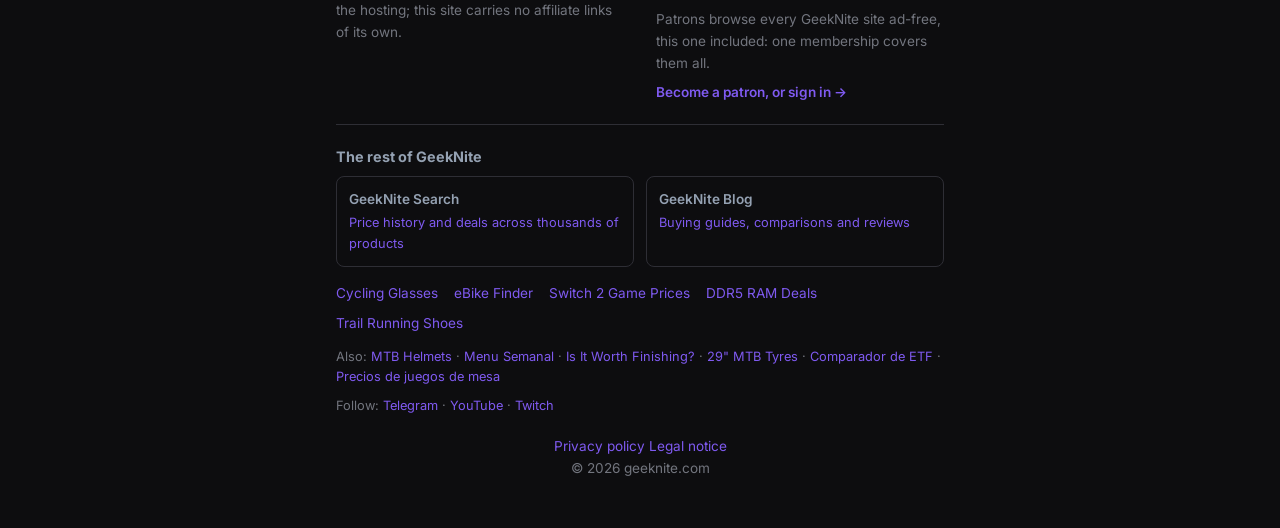
==== commit 39bc9e3d: "feat: link Telegram, YouTube and Twitch in the footer Co-Authored-By: Claude Opus 5.5 <noreply@anthr" ====
--- a/index.html
+++ b/index.html
@@ -26,7 +26,7 @@
     <link rel="stylesheet" href="styles.css">
     <!-- AdSense loaded via shared cross-site gating script (skips ads for GeekNite patrons) -->
     <link rel="preconnect" href="https://blog.geeknite.com">
-    <script async src="https://blog.geeknite.com/assets/js/gn-ads.js?v=1"></script>
+    <script async src="https://blog.geeknite.com/assets/js/gn-ads.js?v=2"></script>
     <!-- Anti-adblock wall, right beside the ads it defends so it inherits
          this page's ad exemptions exactly. Bump the ?v= here whenever the
          siblings' is bumped (grep the ecosystem for gn-paywall.js?v=). -->
@@ -333,6 +333,11 @@
                     <a href="https://etfwatch.geeknite.com" hreflang="es" rel="noopener">Comparador de ETF</a> &middot;
                     <a href="https://boardgames.geeknite.com" hreflang="es" rel="noopener">Precios de juegos de mesa</a>
                 </p>
+                <p class="footer-eco-tier3 footer-eco-follow">Follow:
+                    <a href="https://t.me/geeknite_updates" rel="noopener" target="_blank">Telegram</a> &middot;
+                    <a href="https://www.youtube.com/@xocmetal" rel="noopener" target="_blank">YouTube</a> &middot;
+                    <a href="https://www.twitch.tv/xocmetal" rel="noopener" target="_blank">Twitch</a>
+                </p>
             </div>
 
             <!-- The year is written by the browser: a literal would be the one fixed
--- a/styles.css
+++ b/styles.css
@@ -674,6 +674,10 @@
     font-size: 0.8rem;
 }
 
+.footer-eco-follow {
+    margin-top: 0.5rem;
+}
+
 /* Responsive */
 @media (max-width: 480px) {
     header h1 {
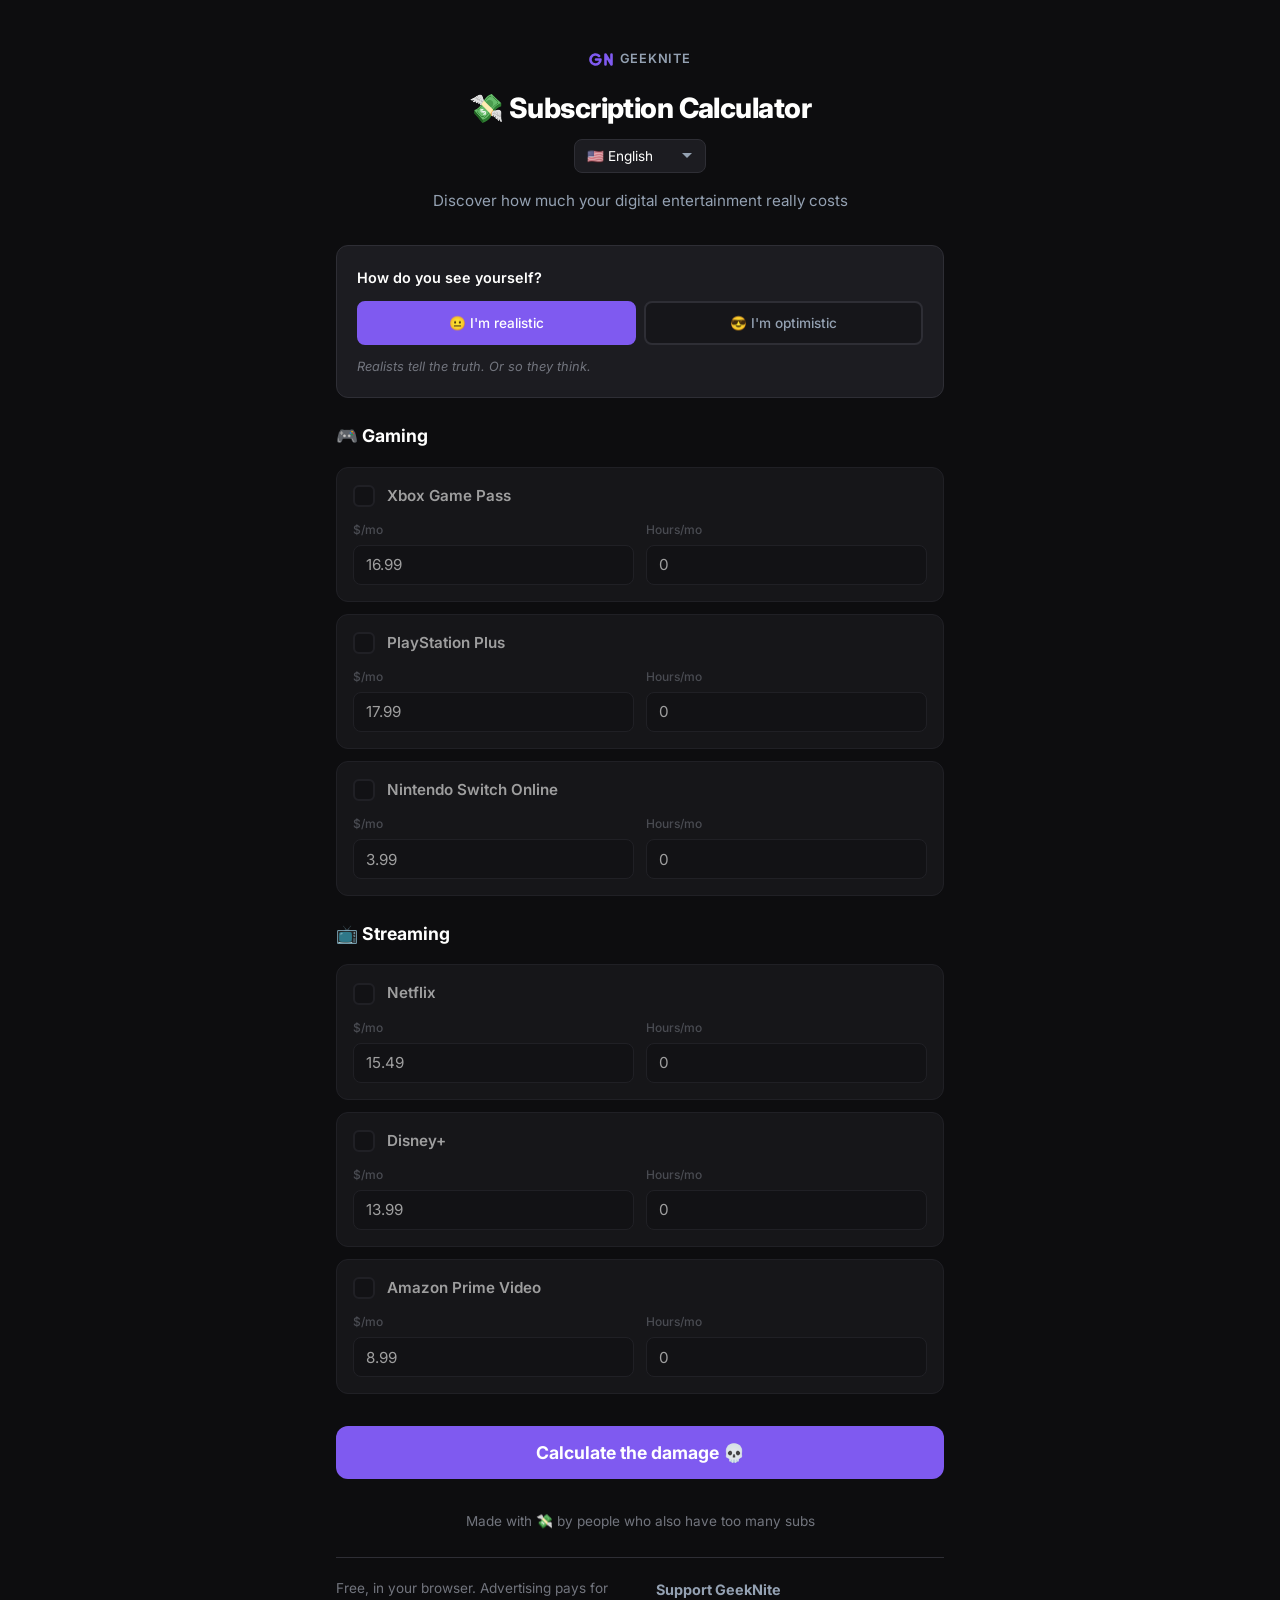
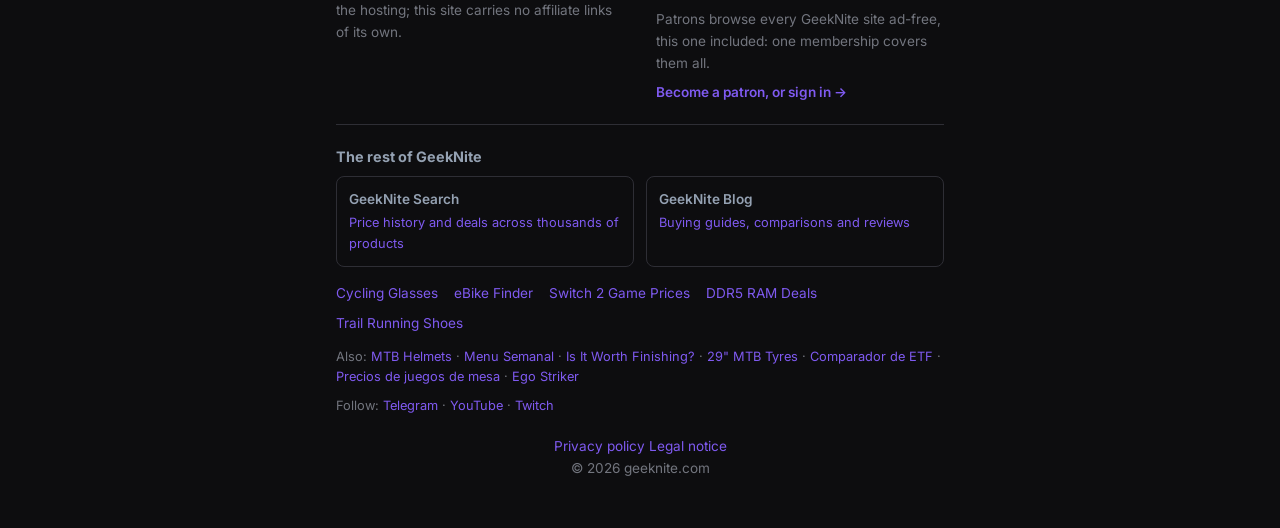
==== commit 5f52f056: "feat: link Ego Striker in the ecosystem footer Co-Authored-By: Claude Opus 5.5 <noreply@anthropic.co" ====
--- a/index.html
+++ b/index.html
@@ -26,7 +26,7 @@
     <link rel="stylesheet" href="styles.css">
     <!-- AdSense loaded via shared cross-site gating script (skips ads for GeekNite patrons) -->
     <link rel="preconnect" href="https://blog.geeknite.com">
-    <script async src="https://blog.geeknite.com/assets/js/gn-ads.js?v=2"></script>
+    <script async src="https://blog.geeknite.com/assets/js/gn-ads.js?v=3"></script>
     <!-- Anti-adblock wall, right beside the ads it defends so it inherits
          this page's ad exemptions exactly. Bump the ?v= here whenever the
          siblings' is bumped (grep the ecosystem for gn-paywall.js?v=). -->
@@ -257,9 +257,9 @@
                         category, so "Streaming Tips" goes to Tech & Hardware.
                     -->
                     <div class="affiliate-links">
-                        <a href="https://blog.geeknite.com/videogames/" class="affiliate-link">🎮 Gaming Deals</a>
-                        <a href="https://blog.geeknite.com/tech/" class="affiliate-link">📺 Streaming Tips</a>
-                        <a href="https://blog.geeknite.com/shopping/" class="affiliate-link">💰 Save Money Guide</a>
+                        <a href="https://www.geeknite.com/videogames/" class="affiliate-link">🎮 Gaming Deals</a>
+                        <a href="https://www.geeknite.com/tech/" class="affiliate-link">📺 Streaming Tips</a>
+                        <a href="https://www.geeknite.com/shopping/" class="affiliate-link">💰 Save Money Guide</a>
                     </div>
                 </div>
             </section>
@@ -309,11 +309,11 @@
             <div class="footer-eco">
                 <h2 class="footer-eco-title">More from GeekNite</h2>
                 <div class="footer-eco-tier1">
-                    <a class="footer-tier1-card" href="https://www.geeknite.com" hreflang="en" rel="noopener">
+                    <a class="footer-tier1-card" href="https://search.geeknite.com" hreflang="en" rel="noopener">
                         <span class="footer-tier1-name">GeekNite Search</span>
                         <span class="footer-tier1-blurb">Price history and deals across thousands of products</span>
                     </a>
-                    <a class="footer-tier1-card" href="https://blog.geeknite.com" hreflang="en" rel="noopener">
+                    <a class="footer-tier1-card" href="https://www.geeknite.com/" hreflang="en" rel="noopener">
                         <span class="footer-tier1-name">GeekNite Blog</span>
                         <span class="footer-tier1-blurb">Buying guides, comparisons and reviews</span>
                     </a>
@@ -331,7 +331,8 @@
                     <a href="https://worthit.geeknite.com" hreflang="en" rel="noopener">Is It Worth Finishing?</a> &middot;
                     <a href="https://tires29.geeknite.com" hreflang="en" rel="noopener">29" MTB Tyres</a> &middot;
                     <a href="https://etfwatch.geeknite.com" hreflang="es" rel="noopener">Comparador de ETF</a> &middot;
-                    <a href="https://boardgames.geeknite.com" hreflang="es" rel="noopener">Precios de juegos de mesa</a>
+                    <a href="https://boardgames.geeknite.com" hreflang="es" rel="noopener">Precios de juegos de mesa</a> &middot;
+                    <a href="https://ego-striker.geeknite.com" hreflang="en" rel="noopener">Ego Striker</a>
                 </p>
                 <p class="footer-eco-tier3 footer-eco-follow">Follow:
                     <a href="https://t.me/geeknite_updates" rel="noopener" target="_blank">Telegram</a> &middot;
